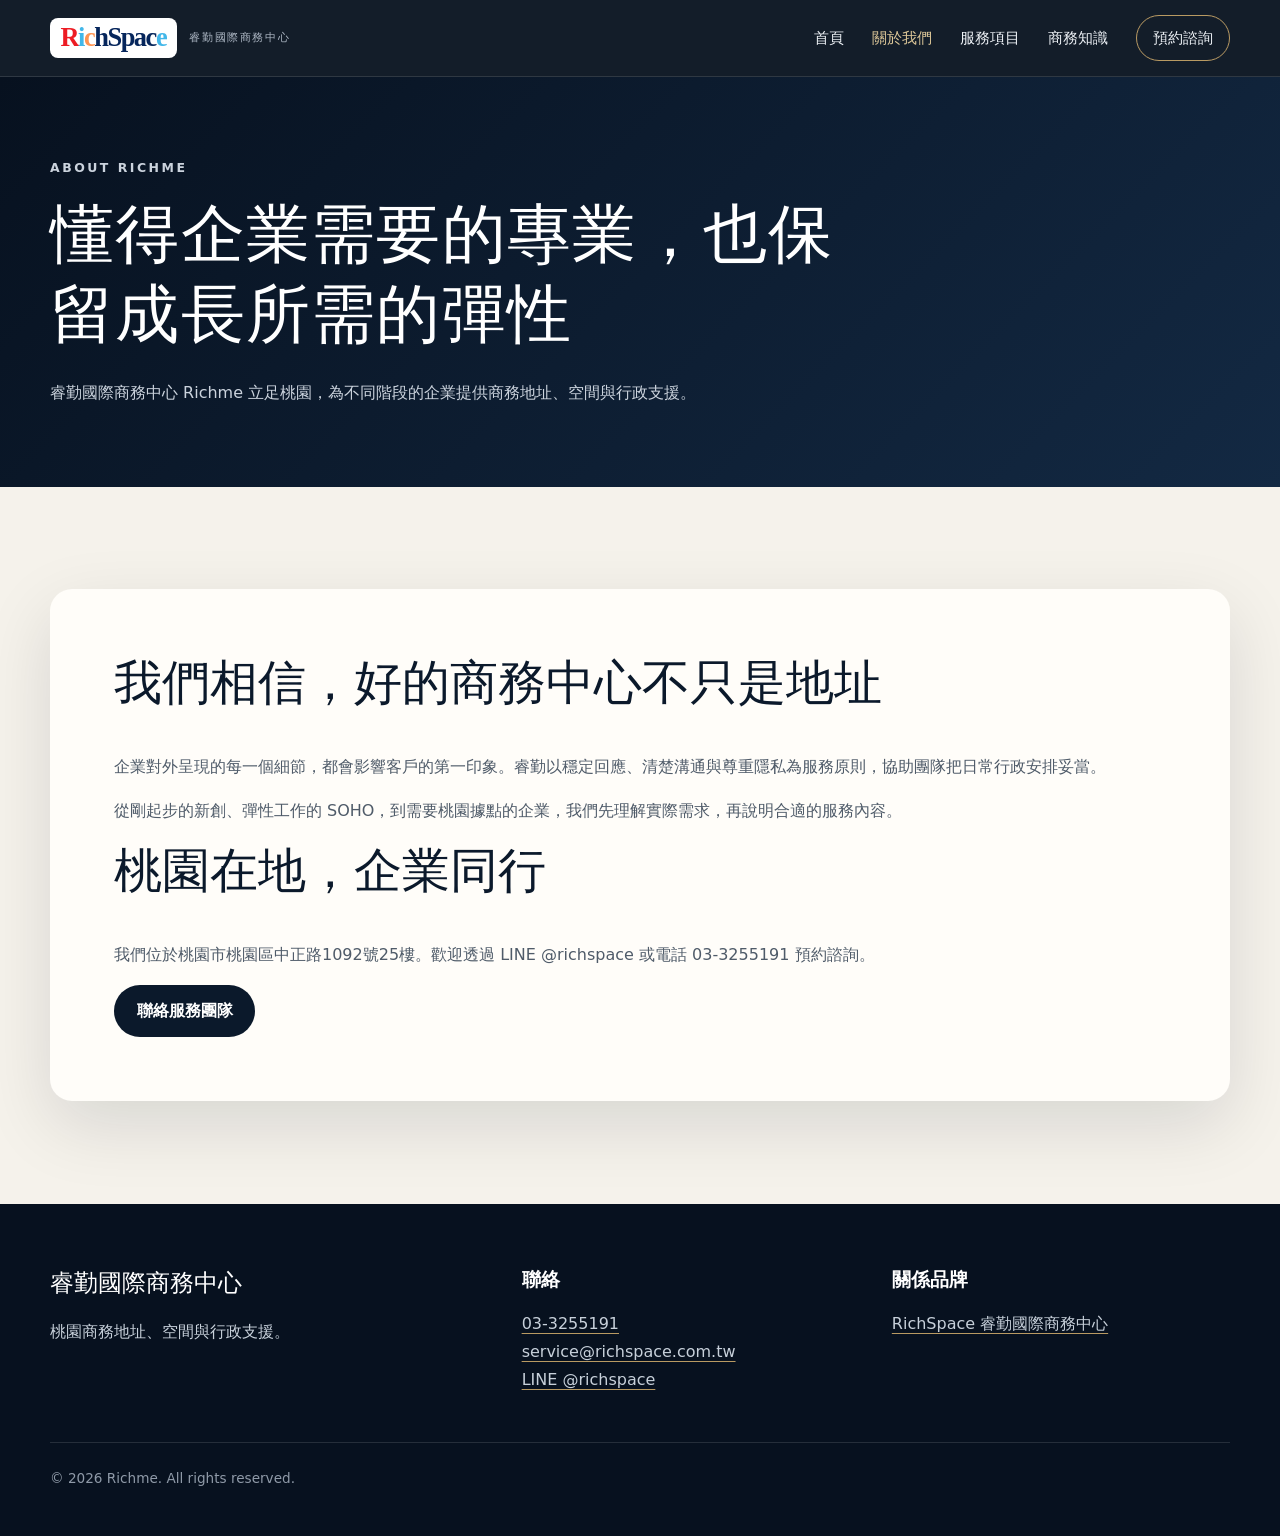
==== about.html @ fb6f4d7e "feat: refresh Richme site for M2a" ====
<!DOCTYPE html><html lang="zh-Hant"><head>
<meta charset="utf-8"><meta name="viewport" content="width=device-width,initial-scale=1">
<title>關於睿勤｜桃園國際商務中心 Richme</title>
<meta name="description" content="認識睿勤國際商務中心 Richme：以穩定、彈性與專業服務，支持新創、SOHO及企業在桃園建立商務據點。">
<meta name="robots" content="index,follow"><link rel="canonical" href="https://richme.pro/about.html"><link rel="icon" href="favicon.ico"><link rel="stylesheet" href="assets/css/site.css"><script src="assets/js/site.js" defer></script>
</head><body>
<a class="skip-link" href="#main">跳至主要內容</a>
<header class="site-header"><div class="nav-shell"><a class="brand" href="index.html" aria-label="睿勤國際商務中心首頁"><span class="richspace-wordmark" aria-hidden="true"><span>R</span><span>i</span><span>c</span><span>h</span><span>S</span><span>p</span><span>a</span><span>c</span><span>e</span></span><span class="brand-sub">睿勤國際商務中心</span></a><button class="menu-toggle" type="button" aria-expanded="false" aria-controls="site-nav" aria-label="開啟導覽選單" data-menu-toggle>☰</button><nav class="site-nav" id="site-nav" aria-label="主要導覽" data-site-nav><a href="index.html">首頁</a><a href="about.html" aria-current="page">關於我們</a><a href="service.html">服務項目</a><a href="articles.html">商務知識</a><a class="nav-cta" href="contact.html">預約諮詢</a></nav></div></header>
<main id="main"><section class="page-hero"><div class="shell"><p class="eyebrow">About Richme</p><h1>懂得企業需要的專業，也保留成長所需的彈性</h1><p>睿勤國際商務中心 Richme 立足桃園，為不同階段的企業提供商務地址、空間與行政支援。</p></div></section>
<section class="section"><div class="shell"><article class="page-card prose"><h2>我們相信，好的商務中心不只是地址</h2><p>企業對外呈現的每一個細節，都會影響客戶的第一印象。睿勤以穩定回應、清楚溝通與尊重隱私為服務原則，協助團隊把日常行政安排妥當。</p><p>從剛起步的新創、彈性工作的 SOHO，到需要桃園據點的企業，我們先理解實際需求，再說明合適的服務內容。</p><h2>桃園在地，企業同行</h2><p>我們位於桃園市桃園區中正路1092號25樓。歡迎透過 LINE @richspace 或電話 03-3255191 預約諮詢。</p><a class="button button-dark" href="contact.html">聯絡服務團隊</a></article></div></section></main>
<footer class="site-footer"><div class="shell"><div class="footer-grid"><div><h2>睿勤國際商務中心</h2><p>桃園商務地址、空間與行政支援。</p></div><div><h3>聯絡</h3><ul><li><a href="tel:+88633255191">03&#8209;3255191</a></li><li><a href="mailto:service@richspace.com.tw">service@richspace.com.tw</a></li><li><a href="https://page.line.me/richspace" target="_blank" rel="noopener">LINE @richspace</a></li></ul></div><div><h3>關係品牌</h3><a href="https://richspace.com.tw/" target="_blank" rel="noopener">RichSpace 睿勤國際商務中心</a></div></div><p class="copyright">© 2026 Richme. All rights reserved.</p></div></footer>
</body></html>
---- assets/css/site.css ----
:root {
  --navy-950: #07111f;
  --navy-900: #0b192b;
  --navy-800: #132943;
  --ink: #17202c;
  --muted: #647080;
  --warm: #f5f2eb;
  --paper: #fffdf9;
  --gold: #b99a62;
  --gold-light: #ddc798;
  --line: rgba(20, 40, 65, 0.14);
  --shadow: 0 24px 70px rgba(8, 20, 36, 0.12);
  --radius: 22px;
  --max: 1180px;
}

* { box-sizing: border-box; }
html { scroll-behavior: smooth; }
body {
  margin: 0;
  color: var(--ink);
  background: var(--warm);
  font-family: "Noto Sans TC", "Microsoft JhengHei", system-ui, sans-serif;
  line-height: 1.75;
}
body.menu-open { overflow: hidden; }
a { color: inherit; }
img { max-width: 100%; }
.skip-link {
  position: fixed;
  z-index: 1000;
  top: -80px;
  left: 1rem;
  padding: .75rem 1rem;
  color: #fff;
  background: var(--navy-950);
}
.skip-link:focus { top: 1rem; }
.site-header {
  position: sticky;
  z-index: 50;
  top: 0;
  border-bottom: 1px solid rgba(255,255,255,.12);
  color: #fff;
  background: rgba(7,17,31,.95);
  backdrop-filter: blur(16px);
}
.nav-shell {
  display: flex;
  align-items: center;
  justify-content: space-between;
  width: min(var(--max), calc(100% - 2rem));
  min-height: 76px;
  margin: 0 auto;
}
.brand {
  display: inline-flex;
  align-items: center;
  gap: .8rem;
  text-decoration: none;
}
.richspace-wordmark {
  display: inline-flex;
  align-items: baseline;
  padding: .42rem .65rem .46rem;
  border-radius: 8px;
  background: #fff;
  font-family: Georgia, "Times New Roman", serif;
  font-size: 1.65rem;
  font-weight: 700;
  letter-spacing: -.055em;
  line-height: 1;
}
.richspace-wordmark span:nth-child(1) { color: #ed1c24; }
.richspace-wordmark span:nth-child(2),
.richspace-wordmark span:nth-child(9) { color: #42b7e9; }
.richspace-wordmark span:nth-child(3) { color: #ff9452; }
.richspace-wordmark span:nth-child(4),
.richspace-wordmark span:nth-child(5),
.richspace-wordmark span:nth-child(6),
.richspace-wordmark span:nth-child(7),
.richspace-wordmark span:nth-child(8) { color: #06265c; }
.brand-sub { display: block; color: #aeb8c4; font-size: .68rem; letter-spacing: .15em; }
.site-nav { display: flex; align-items: center; gap: 1.75rem; }
.site-nav a {
  color: #eef2f6;
  font-size: .93rem;
  text-decoration: none;
}
.site-nav a:hover, .site-nav a[aria-current="page"] { color: var(--gold-light); }
.nav-cta {
  padding: .55rem 1rem;
  border: 1px solid var(--gold);
  border-radius: 999px;
}
.menu-toggle {
  display: none;
  width: 44px;
  height: 44px;
  border: 1px solid rgba(255,255,255,.28);
  border-radius: 50%;
  color: #fff;
  background: transparent;
  font-size: 1.3rem;
}
.hero {
  position: relative;
  overflow: hidden;
  color: #fff;
  background:
    linear-gradient(90deg, rgba(7,17,31,.95) 0%, rgba(7,17,31,.78) 48%, rgba(7,17,31,.30) 100%),
    url("../images/meeting-room-view.jpg") center 58% / cover no-repeat;
}
.hero::after {
  position: absolute;
  right: -10vw;
  bottom: -45%;
  width: 55vw;
  height: 55vw;
  border: 1px solid rgba(221,199,152,.18);
  border-radius: 50%;
  content: "";
}
.hero-inner {
  position: relative;
  z-index: 1;
  width: min(var(--max), calc(100% - 2rem));
  margin: 0 auto;
  padding: clamp(5rem, 10vw, 9rem) 0;
}
.eyebrow {
  margin: 0 0 1rem;
  color: var(--gold-light);
  font-size: .78rem;
  font-weight: 700;
  letter-spacing: .2em;
  text-transform: uppercase;
}
h1, h2, h3 { margin-top: 0; line-height: 1.25; }
h1 {
  max-width: 820px;
  margin-bottom: 1.5rem;
  font-family: Georgia, "Noto Serif TC", serif;
  font-size: clamp(2.4rem, 6vw, 5.2rem);
  font-weight: 500;
  letter-spacing: .02em;
}
.hero-copy { max-width: 650px; margin: 0; color: #cbd3dd; font-size: clamp(1rem, 2vw, 1.18rem); }
.hero-actions { display: flex; flex-wrap: wrap; gap: .9rem; margin-top: 2.2rem; }
.button {
  display: inline-flex;
  align-items: center;
  justify-content: center;
  min-height: 48px;
  padding: .7rem 1.35rem;
  border: 1px solid transparent;
  border-radius: 999px;
  font-weight: 700;
  text-decoration: none;
}
.button-primary { color: var(--navy-950); background: var(--gold-light); }
.button-secondary { border-color: rgba(255,255,255,.4); color: #fff; }
.button-dark { color: #fff; background: var(--navy-900); }
.section { padding: clamp(4rem, 8vw, 7rem) 0; }
.section-white { background: var(--paper); }
.shell { width: min(var(--max), calc(100% - 2rem)); margin: 0 auto; }
.section-heading { max-width: 720px; margin-bottom: 2.5rem; }
.section-heading h2, .page-card h2 {
  color: var(--navy-900);
  font-family: Georgia, "Noto Serif TC", serif;
  font-size: clamp(1.8rem, 4vw, 3rem);
  font-weight: 500;
}
.section-heading p { color: var(--muted); }
.grid { display: grid; gap: 1.25rem; }
.services { grid-template-columns: repeat(4, 1fr); }
.card {
  padding: 2rem;
  border: 1px solid var(--line);
  border-radius: var(--radius);
  background: rgba(255,255,255,.76);
}
.card-number { color: var(--gold); font: 700 .8rem/1 Georgia, serif; letter-spacing: .15em; }
.card h3 { margin: 1.25rem 0 .7rem; color: var(--navy-900); font-size: 1.2rem; }
.card p { margin: 0; color: var(--muted); }
.audiences { grid-template-columns: repeat(2, 1fr); }
.audience {
  padding: 1.6rem 0;
  border-top: 1px solid var(--line);
}
.audience h3 { margin-bottom: .35rem; color: var(--navy-800); }
.audience p { margin: 0; color: var(--muted); }
.location-panel {
  display: grid;
  grid-template-columns: 1.2fr .8fr;
  overflow: hidden;
  border-radius: 28px;
  color: #fff;
  background: var(--navy-900);
  box-shadow: var(--shadow);
}
.location-copy { padding: clamp(2rem, 5vw, 4rem); }
.location-copy h2 { font-family: Georgia, "Noto Serif TC", serif; font-size: clamp(2rem, 4vw, 3.2rem); font-weight: 500; }
.location-list { padding: 0; list-style: none; }
.location-list li { margin: .75rem 0; color: #dbe1e8; }
.location-list a { color: inherit; text-decoration-color: var(--gold); text-underline-offset: .25em; }
.location-accent {
  min-height: 330px;
  background: url("../images/entrance-address.jpg") center / cover no-repeat;
}
.gallery {
  display: grid;
  grid-template-columns: 1.1fr .9fr;
  grid-template-rows: 270px 270px;
  gap: 1rem;
}
.gallery figure { position: relative; overflow: hidden; margin: 0; border-radius: var(--radius); background: var(--navy-900); }
.gallery figure:first-child { grid-row: 1 / 3; }
.gallery img { width: 100%; height: 100%; object-fit: cover; transition: transform .5s ease; }
.gallery figure:hover img { transform: scale(1.025); }
.gallery figcaption {
  position: absolute;
  right: 1rem;
  bottom: 1rem;
  padding: .4rem .75rem;
  border-radius: 999px;
  color: #fff;
  background: rgba(7,17,31,.76);
  font-size: .8rem;
  backdrop-filter: blur(8px);
}
.faq-list { display: grid; gap: .75rem; }
details {
  padding: 1.2rem 1.35rem;
  border: 1px solid var(--line);
  border-radius: 14px;
  background: #fff;
}
summary { cursor: pointer; color: var(--navy-900); font-weight: 700; }
details p { margin: .75rem 0 0; color: var(--muted); }
.page-hero { padding: 5rem 0 4rem; color: #fff; background: linear-gradient(135deg, var(--navy-950), var(--navy-800)); }
.page-hero h1 { font-size: clamp(2.3rem, 5vw, 4rem); }
.page-hero p { max-width: 680px; color: #cbd3dd; }
.page-card { padding: clamp(2rem, 5vw, 4rem); border-radius: var(--radius); background: var(--paper); box-shadow: var(--shadow); }
.prose p, .prose li { color: #4f5b69; }
.prose ul { padding-left: 1.25rem; }
.article-list { display: grid; gap: 1rem; }
.article-item { padding: 1.5rem 0; border-top: 1px solid var(--line); }
.article-item h2 { margin-bottom: .45rem; font-size: 1.3rem; }
.contact-grid { display: grid; grid-template-columns: repeat(2, 1fr); gap: 1rem; }
.contact-item { padding: 1.5rem; border: 1px solid var(--line); border-radius: 14px; }
.contact-item small { display: block; color: var(--gold); font-weight: 700; letter-spacing: .1em; }
.contact-item a, .contact-item span { color: var(--navy-900); font-weight: 700; text-decoration-color: var(--gold); text-underline-offset: .25em; }
.site-footer { padding: 4rem 0 2rem; color: #c7d0da; background: var(--navy-950); }
.footer-grid { display: grid; grid-template-columns: 1.3fr 1fr 1fr; gap: 2rem; }
.site-footer h2, .site-footer h3 { color: #fff; }
.site-footer h2 { font-family: Georgia, "Noto Serif TC", serif; font-weight: 500; }
.site-footer ul { margin: 0; padding: 0; list-style: none; }
.site-footer a { color: #c7d0da; text-decoration-color: var(--gold); text-underline-offset: .25em; }
.copyright { margin-top: 3rem; padding-top: 1.5rem; border-top: 1px solid rgba(255,255,255,.12); color: #8f9aa8; font-size: .85rem; }
.xiaorui-widget {
  position: fixed;
  z-index: 80;
  right: clamp(1rem, 3vw, 2.25rem);
  bottom: clamp(1rem, 3vw, 2rem);
}
.xiaorui-launcher {
  position: relative;
  display: flex;
  align-items: center;
  min-width: 172px;
  min-height: 62px;
  padding: .55rem 1.1rem .55rem 4.5rem;
  border: 1px solid rgba(221,199,152,.75);
  border-radius: 999px;
  color: #fff;
  background: linear-gradient(135deg, var(--navy-800), var(--navy-950));
  box-shadow: 0 16px 44px rgba(7,17,31,.28);
  cursor: pointer;
}
.xiaorui-launcher > img {
  position: absolute;
  bottom: 0;
  left: -.55rem;
  width: 78px;
  height: 98px;
  object-fit: contain;
  object-position: center bottom;
  filter: drop-shadow(0 8px 10px rgba(4,13,25,.26));
  pointer-events: none;
}
.xiaorui-launch-copy { display: grid; text-align: left; line-height: 1.2; }
.xiaorui-launch-copy strong { color: var(--gold-light); font-size: .78rem; letter-spacing: .12em; }
.xiaorui-launch-copy span { margin-top: .2rem; font-size: 1rem; font-weight: 700; }
.xiaorui-panel {
  position: absolute;
  right: 0;
  bottom: 5.25rem;
  width: min(360px, calc(100vw - 2rem));
  overflow: hidden;
  border: 1px solid rgba(20,40,65,.16);
  border-radius: 22px;
  background: var(--paper);
  box-shadow: 0 24px 70px rgba(7,17,31,.26);
}
.xiaorui-panel[hidden] { display: none; }
.xiaorui-panel-header {
  display: flex;
  align-items: center;
  justify-content: space-between;
  padding: 1rem 1.1rem;
  color: #fff;
  background: var(--navy-900);
}
.xiaorui-panel-header span { display: grid; }
.xiaorui-panel-header strong { color: var(--gold-light); }
.xiaorui-panel-header small { color: #cbd3dd; }
.xiaorui-panel-header button {
  width: 36px;
  height: 36px;
  border: 0;
  border-radius: 50%;
  color: #fff;
  background: rgba(255,255,255,.1);
  font-size: 1.4rem;
  cursor: pointer;
}
.xiaorui-message { margin: 1rem; padding: 1rem; border-radius: 14px 14px 14px 4px; background: #eef3f8; }
.xiaorui-message p { margin: 0; color: var(--navy-900); }
.xiaorui-message small { display: block; margin-top: .7rem; color: var(--muted); }
.xiaorui-contact { margin: 0 1rem 1rem; width: calc(100% - 2rem); }
:focus-visible { outline: 3px solid var(--gold-light); outline-offset: 3px; }

@media (max-width: 900px) {
  .menu-toggle { display: grid; place-items: center; }
  .site-nav {
    position: fixed;
    inset: 76px 0 auto;
    display: none;
    align-items: stretch;
    padding: 1rem;
    border-top: 1px solid rgba(255,255,255,.1);
    background: var(--navy-950);
  }
  .site-nav.is-open { display: grid; }
  .site-nav a { min-height: 48px; padding: .65rem .5rem; }
  .nav-cta { text-align: center; }
  .services { grid-template-columns: repeat(2, 1fr); }
  .location-panel, .footer-grid { grid-template-columns: 1fr; }
  .location-accent { min-height: 120px; }
}
@media (max-width: 600px) {
  .brand-sub { display: none; }
  .richspace-wordmark { font-size: 1.45rem; }
  .hero-inner { padding: 4.5rem 0; }
  .hero-actions, .hero-actions .button { width: 100%; }
  .services, .audiences, .contact-grid { grid-template-columns: 1fr; }
  .gallery { grid-template-columns: 1fr; grid-template-rows: repeat(3, 240px); }
  .gallery figure:first-child { grid-row: auto; }
  .section { padding: 3.5rem 0; }
  .card { padding: 1.5rem; }
  .xiaorui-widget { right: .75rem; bottom: .75rem; }
  .xiaorui-launcher { min-width: 152px; min-height: 56px; padding-left: 3.9rem; }
  .xiaorui-launcher > img { width: 68px; height: 86px; }
  .xiaorui-panel { bottom: 4.75rem; }
}
@media (prefers-reduced-motion: reduce) {
  *, *::before, *::after { scroll-behavior: auto !important; transition: none !important; animation: none !important; }
}
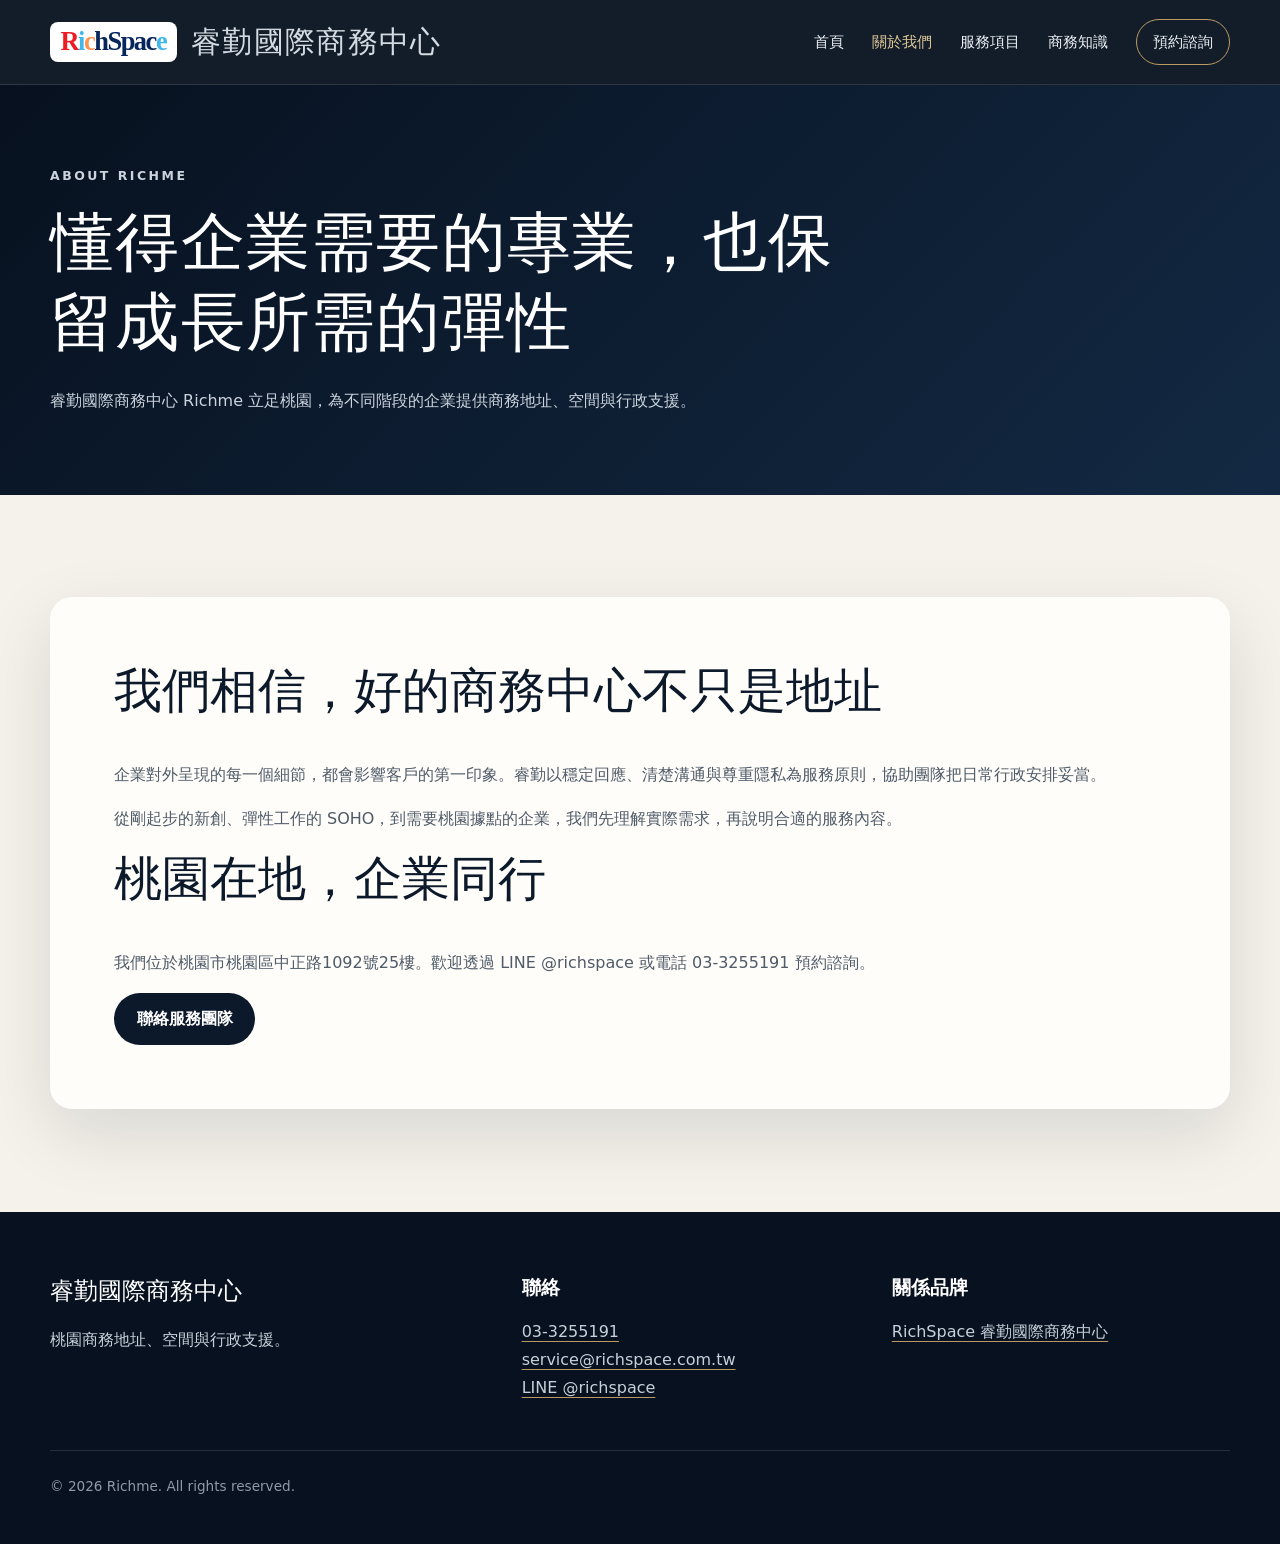
==== commit bd5cd8fd: "Fix RichMe favicon assets for search engines" ====
--- a/about.html
+++ b/about.html
@@ -2,7 +2,7 @@
 <meta charset="utf-8"><meta name="viewport" content="width=device-width,initial-scale=1">
 <title>關於睿勤｜桃園國際商務中心 Richme</title>
 <meta name="description" content="認識睿勤國際商務中心 Richme：以穩定、彈性與專業服務，支持新創、SOHO及企業在桃園建立商務據點。">
-<meta name="robots" content="index,follow"><link rel="canonical" href="https://richme.pro/about.html"><link rel="icon" href="favicon.ico"><link rel="stylesheet" href="assets/css/site.css"><script src="assets/js/site.js" defer></script>
+<meta name="robots" content="index,follow"><link rel="canonical" href="https://richme.pro/about.html"><link rel="icon" type="image/png" sizes="48x48" href="/favicon-48x48.png"><link rel="icon" type="image/png" sizes="96x96" href="/favicon-96x96.png"><link rel="icon" href="/favicon.ico"><link rel="stylesheet" href="assets/css/site.css"><script src="assets/js/site.js" defer></script>
 </head><body>
 <a class="skip-link" href="#main">跳至主要內容</a>
 <header class="site-header"><div class="nav-shell"><a class="brand" href="index.html" aria-label="睿勤國際商務中心首頁"><span class="richspace-wordmark" aria-hidden="true"><span>R</span><span>i</span><span>c</span><span>h</span><span>S</span><span>p</span><span>a</span><span>c</span><span>e</span></span><span class="brand-sub">睿勤國際商務中心</span></a><button class="menu-toggle" type="button" aria-expanded="false" aria-controls="site-nav" aria-label="開啟導覽選單" data-menu-toggle>☰</button><nav class="site-nav" id="site-nav" aria-label="主要導覽" data-site-nav><a href="index.html">首頁</a><a href="about.html" aria-current="page">關於我們</a><a href="service.html">服務項目</a><a href="articles.html">商務知識</a><a class="nav-cta" href="contact.html">預約諮詢</a></nav></div></header>
--- a/assets/css/site.css
+++ b/assets/css/site.css
@@ -50,14 +50,16 @@
   align-items: center;
   justify-content: space-between;
   width: min(var(--max), calc(100% - 2rem));
-  min-height: 76px;
+  min-height: 84px;
   margin: 0 auto;
 }
 .brand {
   display: inline-flex;
   align-items: center;
-  gap: .8rem;
+  gap: .9rem;
+  min-width: 0;
   text-decoration: none;
+  white-space: nowrap;
 }
 .richspace-wordmark {
   display: inline-flex;
@@ -80,7 +82,14 @@
 .richspace-wordmark span:nth-child(6),
 .richspace-wordmark span:nth-child(7),
 .richspace-wordmark span:nth-child(8) { color: #06265c; }
-.brand-sub { display: block; color: #aeb8c4; font-size: .68rem; letter-spacing: .15em; }
+.brand-sub {
+  display: block;
+  color: #d4dae1;
+  font-size: 1.9rem;
+  font-weight: 500;
+  letter-spacing: .045em;
+  line-height: 1;
+}
 .site-nav { display: flex; align-items: center; gap: 1.75rem; }
 .site-nav a {
   color: #eef2f6;
@@ -296,12 +305,16 @@
   position: absolute;
   right: 0;
   bottom: 5.25rem;
-  width: min(360px, calc(100vw - 2rem));
+  display: flex;
+  width: min(400px, calc(100vw - 2rem));
+  height: min(650px, calc(100vh - 7.5rem));
+  max-height: min(650px, calc(100vh - 7.5rem));
   overflow: hidden;
   border: 1px solid rgba(20,40,65,.16);
   border-radius: 22px;
   background: var(--paper);
   box-shadow: 0 24px 70px rgba(7,17,31,.26);
+  flex-direction: column;
 }
 .xiaorui-panel[hidden] { display: none; }
 .xiaorui-panel-header {
@@ -325,17 +338,115 @@
   font-size: 1.4rem;
   cursor: pointer;
 }
-.xiaorui-message { margin: 1rem; padding: 1rem; border-radius: 14px 14px 14px 4px; background: #eef3f8; }
-.xiaorui-message p { margin: 0; color: var(--navy-900); }
-.xiaorui-message small { display: block; margin-top: .7rem; color: var(--muted); }
-.xiaorui-contact { margin: 0 1rem 1rem; width: calc(100% - 2rem); }
+.xiaorui-conversation {
+  display: flex;
+  min-height: 0;
+  padding: 1rem;
+  overflow: hidden;
+  flex: 1 1 auto;
+  flex-direction: column;
+}
+.xiaorui-status {
+  display: flex;
+  align-items: center;
+  align-self: flex-start;
+  gap: .45rem;
+  min-height: 30px;
+  padding: .25rem .7rem;
+  border-radius: 999px;
+  color: #516071;
+  background: #edf1f5;
+  font-size: .78rem;
+  font-weight: 700;
+}
+.xiaorui-status-dot {
+  width: 8px;
+  height: 8px;
+  border-radius: 50%;
+  background: #8290a0;
+}
+.xiaorui-status[data-state="connecting"] .xiaorui-status-dot,
+.xiaorui-status[data-state="processing"] .xiaorui-status-dot { background: var(--gold); animation: xiaorui-pulse 1.25s ease-in-out infinite; }
+.xiaorui-status[data-state="ready"] .xiaorui-status-dot { background: #2d9567; }
+.xiaorui-status[data-state="recording"] .xiaorui-status-dot { background: #c64242; animation: xiaorui-pulse .8s ease-in-out infinite; }
+.xiaorui-status[data-state="playing"] .xiaorui-status-dot { background: #397db6; animation: xiaorui-pulse 1s ease-in-out infinite; }
+.xiaorui-status[data-state="error"] .xiaorui-status-dot { background: #c64242; }
+.xiaorui-transcript {
+  display: flex;
+  min-height: 0;
+  margin: .85rem -.15rem .25rem;
+  padding: 0 .15rem .25rem;
+  overflow-y: auto;
+  overscroll-behavior: contain;
+  flex: 1;
+  flex-direction: column;
+  gap: .7rem;
+  scrollbar-width: thin;
+}
+.xiaorui-bubble {
+  max-width: 88%;
+  padding: .72rem .85rem;
+  border-radius: 15px;
+}
+.xiaorui-bubble > span { display: block; margin-bottom: .2rem; color: #6f7b89; font-size: .7rem; font-weight: 700; }
+.xiaorui-bubble p { margin: 0; color: var(--navy-900); font-size: .9rem; line-height: 1.55; white-space: pre-wrap; }
+.xiaorui-bubble-assistant { align-self: flex-start; border-radius: 15px 15px 15px 4px; background: #eef3f8; }
+.xiaorui-bubble-user { align-self: flex-end; border-radius: 15px 15px 4px 15px; background: #eadfca; }
+.xiaorui-hint { min-height: 2.8em; margin: .5rem 0 .85rem; color: var(--muted); font-size: .78rem; line-height: 1.4; text-align: center; }
+.xiaorui-controls { display: grid; gap: .55rem; }
+.xiaorui-controls { flex: 0 0 auto; }
+.xiaorui-voice-button,
+.xiaorui-retry {
+  min-height: 50px;
+  border: 0;
+  border-radius: 999px;
+  font: inherit;
+  font-weight: 700;
+  cursor: pointer;
+}
+.xiaorui-voice-button {
+  display: inline-flex;
+  align-items: center;
+  justify-content: center;
+  gap: .6rem;
+  color: #fff;
+  background: var(--navy-900);
+}
+.xiaorui-voice-button[data-recording="true"] { background: #9f3434; }
+.xiaorui-voice-button:disabled { cursor: not-allowed; opacity: .5; }
+.xiaorui-retry { border: 1px solid var(--line); color: var(--navy-900); background: transparent; }
+.xiaorui-mic-icon {
+  position: relative;
+  display: inline-block;
+  width: 13px;
+  height: 18px;
+  border: 2px solid currentColor;
+  border-radius: 8px;
+}
+.xiaorui-mic-icon::before {
+  position: absolute;
+  top: 9px;
+  left: -5px;
+  width: 19px;
+  height: 9px;
+  border: 2px solid currentColor;
+  border-top: 0;
+  border-radius: 0 0 10px 10px;
+  content: "";
+}
+.xiaorui-privacy { flex: 0 0 auto; margin: 0; padding: .65rem 1rem; border-top: 1px solid var(--line); color: #7b8693; background: #f7f5f0; font-size: .7rem; text-align: center; }
+@keyframes xiaorui-pulse { 50% { opacity: .35; transform: scale(.8); } }
 :focus-visible { outline: 3px solid var(--gold-light); outline-offset: 3px; }
 
 @media (max-width: 900px) {
+  .nav-shell { min-height: 78px; }
+  .brand { gap: .7rem; }
+  .richspace-wordmark { font-size: 1.5rem; }
+  .brand-sub { font-size: 1.72rem; }
   .menu-toggle { display: grid; place-items: center; }
   .site-nav {
     position: fixed;
-    inset: 76px 0 auto;
+    inset: 78px 0 auto;
     display: none;
     align-items: stretch;
     padding: 1rem;
@@ -350,8 +461,25 @@
   .location-accent { min-height: 120px; }
 }
 @media (max-width: 600px) {
-  .brand-sub { display: none; }
-  .richspace-wordmark { font-size: 1.45rem; }
+  .nav-shell {
+    width: min(var(--max), calc(100% - 1.25rem));
+    min-height: 68px;
+  }
+  .brand {
+    gap: .45rem;
+    max-width: calc(100% - 48px);
+  }
+  .richspace-wordmark {
+    padding: .34rem .45rem .38rem;
+    font-size: 1.1rem;
+  }
+  .brand-sub {
+    display: block;
+    font-size: 1.25rem;
+    letter-spacing: .01em;
+  }
+  .menu-toggle { flex: 0 0 40px; width: 40px; height: 40px; margin-left: .5rem; }
+  .site-nav { inset-block-start: 68px; }
   .hero-inner { padding: 4.5rem 0; }
   .hero-actions, .hero-actions .button { width: 100%; }
   .services, .audiences, .contact-grid { grid-template-columns: 1fr; }
@@ -362,7 +490,9 @@
   .xiaorui-widget { right: .75rem; bottom: .75rem; }
   .xiaorui-launcher { min-width: 152px; min-height: 56px; padding-left: 3.9rem; }
   .xiaorui-launcher > img { width: 68px; height: 86px; }
-  .xiaorui-panel { bottom: 4.75rem; }
+  .xiaorui-panel { bottom: 4.75rem; height: calc(100vh - 6.5rem); max-height: calc(100vh - 6.5rem); }
+  .xiaorui-conversation { padding: .85rem; }
+  .xiaorui-transcript { min-height: 0; }
 }
 @media (prefers-reduced-motion: reduce) {
   *, *::before, *::after { scroll-behavior: auto !important; transition: none !important; animation: none !important; }
